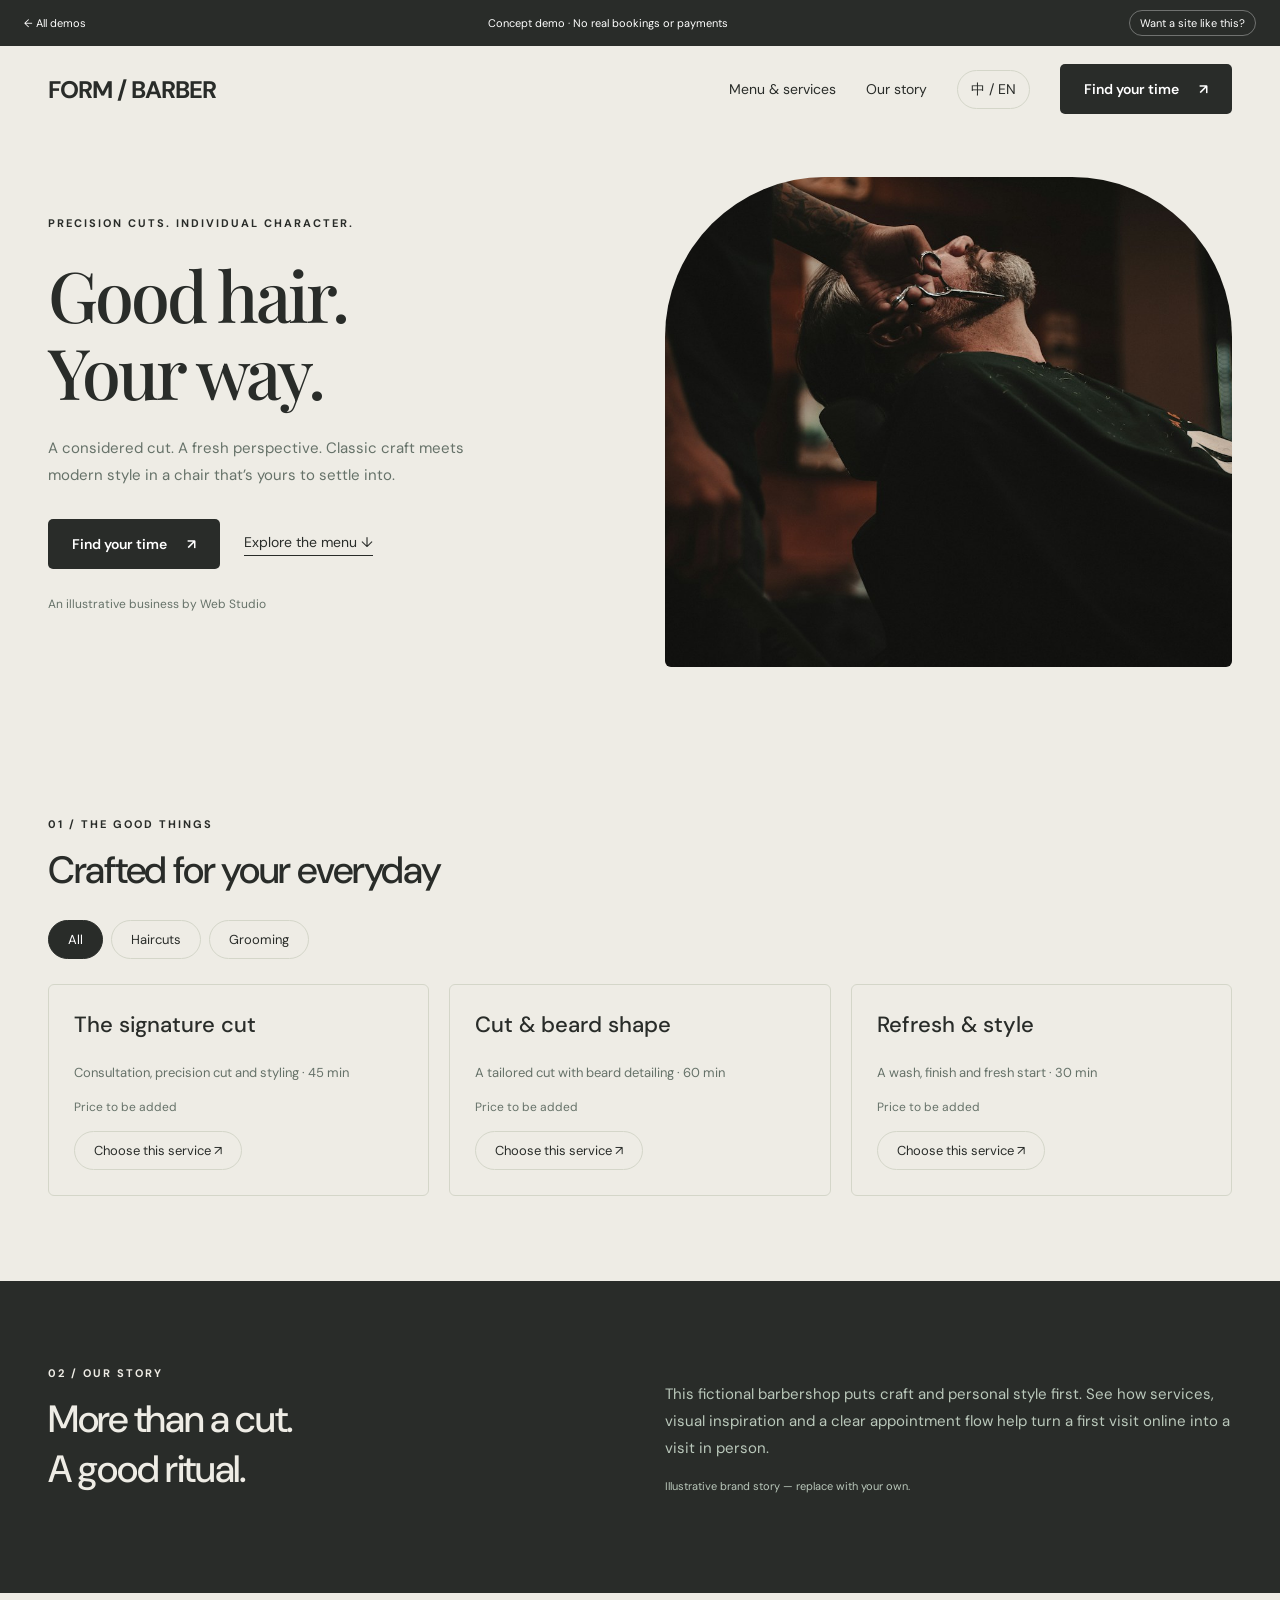
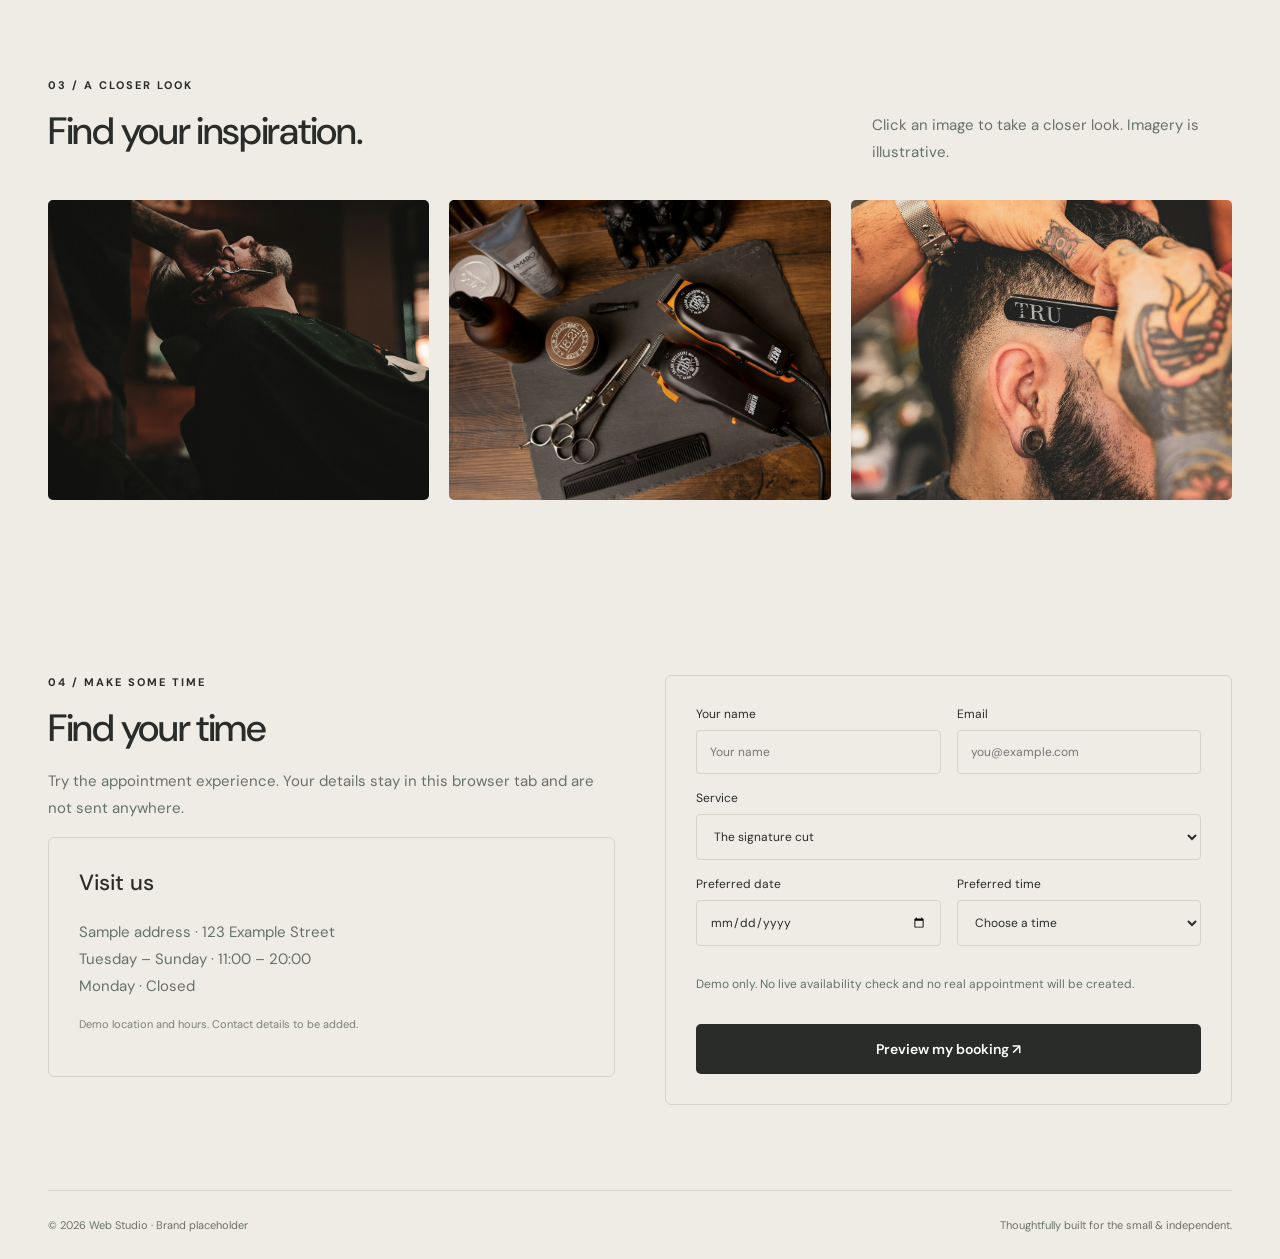
==== barber.html @ 6beab964 "Build bilingual web studio showcase and business demos" ====
<!doctype html><html lang="en"><head><meta charset="utf-8"><meta name="viewport" content="width=device-width,initial-scale=1"><meta name="description" content="Independent web studio creating distinctive bilingual websites for restaurants, nail salons and barbershops. Explore interactive business website demos."><meta name="theme-color" content="#172c25"><title>Web Studio — Websites for local businesses</title><link rel="stylesheet" href="assets/style.css"><script defer src="assets/app.js"></script></head><body data-page="barber"><div id="app"></div><dialog id="modal"></dialog></body></html>
---- assets/style.css ----
@import url('https://fonts.googleapis.com/css2?family=DM+Sans:wght@400;500;600;700&family=Playfair+Display:wght@500;600&display=swap');
:root{--ink:#172c25;--paper:#f5f5ed;--accent:#d7ef9d;--line:#d9dfd5}*{box-sizing:border-box}html{scroll-behavior:smooth;scroll-padding-top:85px}body{margin:0;background:var(--paper);color:var(--ink);font-family:'DM Sans',Arial,'Microsoft YaHei',sans-serif}a{color:inherit;text-decoration:none}button,input,select{font:inherit}button,a,input,select{ -webkit-tap-highlight-color:transparent}button{cursor:pointer}button:focus-visible,a:focus-visible{outline:3px solid #839d4f;outline-offset:5px}header{height:86px;display:flex;align-items:center;justify-content:space-between;max-width:1320px;margin:auto;padding:0 48px;gap:20px}.logo{font-size:24px;font-weight:700;letter-spacing:-1px}.logo span{color:#789741}nav{display:flex;align-items:center;gap:30px;font-size:14px}.lang{border:1px solid var(--line);border-radius:24px;background:transparent;padding:9px 13px;color:inherit}.button{display:inline-flex;align-items:center;justify-content:center;gap:20px;border:0;padding:16px 24px;border-radius:5px;background:var(--ink);color:white;font-size:14px;font-weight:600}.button.light{background:var(--accent);color:var(--ink)}.button.outline{background:transparent;color:inherit;border:1px solid currentColor}.wrap{max-width:1320px;padding:0 48px;margin:auto}.hero{display:grid;grid-template-columns:1.05fr 1fr;align-items:center;gap:60px;padding-top:66px;padding-bottom:78px}.eyebrow{text-transform:uppercase;font-size:11px;letter-spacing:2px;font-weight:700;display:flex;align-items:center;gap:10px}.dot{height:7px;width:7px;border-radius:50%;background:#8ba556}h1{font-size:clamp(46px,5.5vw,76px);line-height:1.09;letter-spacing:-3px;font-weight:500;margin:26px 0}h1 em{font-family:'Playfair Display',Georgia,serif;font-weight:500;color:#6a8153}p{line-height:1.8;color:#667269;font-size:15px}.hero p{max-width:430px}.actions{display:flex;align-items:center;gap:24px;margin-top:30px}.text-link{font-size:14px;border-bottom:1px solid;padding-bottom:4px}.micro{font-size:12px;margin-top:25px}.hero-art{height:465px;background:#e4e9dd;border-radius:10px;position:relative;padding:33px 28px 25px;transform:rotate(2deg)}.browser{background:#fdfaf2;box-shadow:0 20px 40px #172c2520;border-radius:7px;overflow:hidden;height:100%;transform:rotate(-4deg)}.browserbar{height:30px;border-bottom:1px solid #deded5;display:flex;gap:4px;align-items:center;padding:0 12px}.browserbar i{width:5px;height:5px;background:#c2c8ba;border-radius:50%}.browserbar small{font-size:8px;color:#84907e;margin:auto}.mock{padding:23px}.mock-top{font-size:12px;font-weight:bold;display:flex;justify-content:space-between}.mock-top small{font-size:7px;font-weight:400}.mock h2{font-family:Georgia,serif;font-size:35px;line-height:1.1;margin:25px 0 15px;max-width:240px;font-weight:400}.mock img{width:100%;height:150px;object-fit:cover}.mock-row{display:flex;justify-content:space-between;font-size:8px;margin-top:12px}.floating{position:absolute;right:-12px;bottom:37px;background:var(--ink);color:white;padding:17px 22px;border-radius:7px;transform:rotate(-2deg);box-shadow:0 12px 30px #172c2522;font-size:13px}.floating small{display:block;color:#c5d4c4;font-size:10px;margin-top:5px}.ticker{border-top:1px solid var(--line);border-bottom:1px solid var(--line);padding:22px 0;display:flex;justify-content:space-between;gap:15px;font-size:11px;letter-spacing:1px}.ticker span::before{content:'✳';margin-right:13px;color:#799148}.section{padding-top:85px;padding-bottom:85px}.section-title{display:flex;align-items:end;justify-content:space-between;gap:30px;margin-bottom:30px}h2{font-size:38px;letter-spacing:-1.3px;font-weight:500;margin:14px 0}h3{font-size:22px;font-weight:500}.section-title p{max-width:360px;margin-bottom:4px}.filters{display:flex;gap:8px;flex-wrap:wrap;margin:25px 0}.chip{border:1px solid var(--line);border-radius:30px;padding:10px 19px;background:transparent;color:var(--ink);font-size:13px}.chip.active{background:var(--ink);color:white;border-color:var(--ink)}.cards{display:grid;grid-template-columns:repeat(3,1fr);gap:25px}.card[hidden]{display:none}.card-image{position:relative;overflow:hidden;border-radius:7px;height:290px;background:#e3e7dd}.card-image img{height:100%;width:100%;object-fit:cover;transition:transform .5s}.card:hover img{transform:scale(1.05)}.card-image:after{content:'';position:absolute;inset:0;background:linear-gradient(transparent,#0007)}.card-brand{position:absolute;bottom:25px;left:25px;color:#fff;z-index:1;font:32px Georgia,serif}.tag{position:absolute;top:15px;left:15px;font-size:10px;background:#fffE;border-radius:20px;padding:7px 10px;z-index:1}.card-meta{display:flex;align-items:center;justify-content:space-between;padding-top:17px}.card-meta h3{margin:0;font-size:18px}.card-meta span{font-size:23px}.card p{font-size:12px;margin:6px 0}.dark-section{background:var(--ink);color:var(--paper)}.dark-section p{color:#bac8bb}.features{display:grid;grid-template-columns:repeat(3,1fr);gap:50px;margin-top:40px}.features article{border-top:1px solid #ffffff36;padding-top:22px}.features b{font-size:12px;color:var(--accent);font-weight:400}.features h3{margin:20px 0 10px}.features p{font-size:14px}.process{display:grid;grid-template-columns:1fr 1.3fr;gap:80px}.steps article{padding:18px 0;border-top:1px solid var(--line);display:grid;grid-template-columns:35px 1fr;gap:15px}.steps h3{margin:0;font-size:18px}.steps p{margin:8px 0;font-size:13px}.steps b{font-size:12px;color:#7f9460}.contact{background:#e4eacb;border-radius:8px;padding:50px;display:flex;justify-content:space-between;align-items:center;gap:30px;margin-bottom:65px}.contact p{margin-bottom:0}.placeholder{border:1px dashed #8a9673;padding:13px 18px;border-radius:4px;font-size:12px}footer{border-top:1px solid var(--line);padding:27px 0;display:flex;justify-content:space-between;font-size:11px;color:#687367}.demo-strip{background:var(--ink);color:#fff;padding:10px 24px;display:flex;justify-content:space-between;align-items:center;font-size:11px}.demo-strip button{color:#fff;background:transparent;border:1px solid #fff5;border-radius:20px;padding:5px 10px}.demo-hero{min-height:560px;display:grid;grid-template-columns:1fr 1fr;align-items:center;gap:50px;padding-top:45px;padding-bottom:65px}.demo-hero img{width:100%;height:490px;object-fit:cover;border-radius:160px 160px 6px 6px}.demo-hero h1{font-family:'Playfair Display',Georgia,serif;font-size:70px}.demo-hero p{max-width:420px}.demo-nails{--paper:#f9f1ed;--ink:#513932;--accent:#ecd2c4;--line:#e4d6cf}.demo-barber{--paper:#eeece5;--ink:#292c29;--accent:#c3ce96;--line:#d4d6c9}.demo-restaurant{--paper:#f8f2e7;--ink:#263d32;--accent:#dcdea8;--line:#dfdfcf}.menu-grid{display:grid;grid-template-columns:repeat(3,1fr);gap:20px}.menu-item{padding:25px;border:1px solid var(--line);border-radius:6px}.menu-item h3{margin-top:0}.menu-item p{font-size:13px}.menu-item .price{font-size:12px}.gallery{display:grid;grid-template-columns:repeat(3,1fr);gap:20px}.gallery button{border:0;background:transparent;padding:0}.gallery img{width:100%;height:300px;object-fit:cover;border-radius:5px}.info-grid{display:grid;grid-template-columns:1fr 1fr;gap:50px}.info-panel{border:1px solid var(--line);padding:30px;border-radius:6px}.info-panel h3{margin-top:0}.booking{display:grid;grid-template-columns:1fr 1fr;gap:16px}.booking label{display:flex;flex-direction:column;gap:8px;font-size:12px}.booking input,.booking select{padding:13px;border:1px solid var(--line);border-radius:4px;background:var(--paper);color:var(--ink);width:100%}.booking .full{grid-column:1/-1}.success{padding:20px;border:1px solid var(--line);line-height:1.8}.notice{font-size:11px;color:#7a8176}dialog{border:0;border-radius:10px;padding:35px;max-width:680px;width:90%;background:var(--paper);color:var(--ink)}dialog::backdrop{background:#12251ed0}dialog img{width:100%;max-height:65vh;object-fit:contain}.close{float:right;background:transparent;border:0;font-size:22px;color:inherit}.booking-note{font-size:12px}.mobile-only{display:none}@media(min-width:1500px){.hero{padding-top:85px;padding-bottom:95px}}@media(max-width:850px){header{padding:0 24px;height:75px}nav{gap:16px}nav .nav-link{display:none}.wrap{padding-left:24px;padding-right:24px}.hero{gap:25px;padding-top:35px;grid-template-columns:1fr 1fr}h1{font-size:47px}.hero-art{height:385px;padding:24px 15px}.mock h2{font-size:28px}.floating{right:0}.cards{gap:15px}.card-image{height:230px}.section{padding-top:60px;padding-bottom:60px}.process{gap:35px}.demo-hero h1{font-size:52px}.demo-hero img{height:410px}.gallery img{height:230px}.ticker{font-size:9px}.features{gap:25px}}@media(max-width:600px){.logo{font-size:21px}nav .button{display:none}.hero,.demo-hero{grid-template-columns:1fr;gap:35px;padding-bottom:45px}h1{font-size:53px}.hero-art{margin:10px 12px;height:400px}.hero .micro{margin-top:20px}.ticker{display:grid;grid-template-columns:1fr 1fr;gap:18px}.section-title{display:block}.section-title p{max-width:none}h2{font-size:31px}.cards,.features,.process,.menu-grid,.info-grid{grid-template-columns:1fr}.cards{gap:30px}.card-image{height:320px}.features{gap:25px}.process{gap:20px}.contact{padding:30px;display:block}.contact .placeholder{margin-top:25px}.gallery{grid-template-columns:1fr 1fr;gap:10px}.gallery img{height:210px}.gallery button:last-child{grid-column:1/-1}.gallery button:last-child img{height:260px}.demo-hero h1{font-size:57px}.demo-hero img{height:380px}.booking{grid-template-columns:1fr}.booking label{grid-column:1/-1}footer{gap:20px;font-size:10px}.actions{gap:20px}.demo-strip{padding:10px 16px;gap:12px;font-size:10px}.demo-strip span{max-width:65%}}
[hidden]{display:none!important}
@media(prefers-reduced-motion:reduce){html{scroll-behavior:auto}*{transition:none!important}}
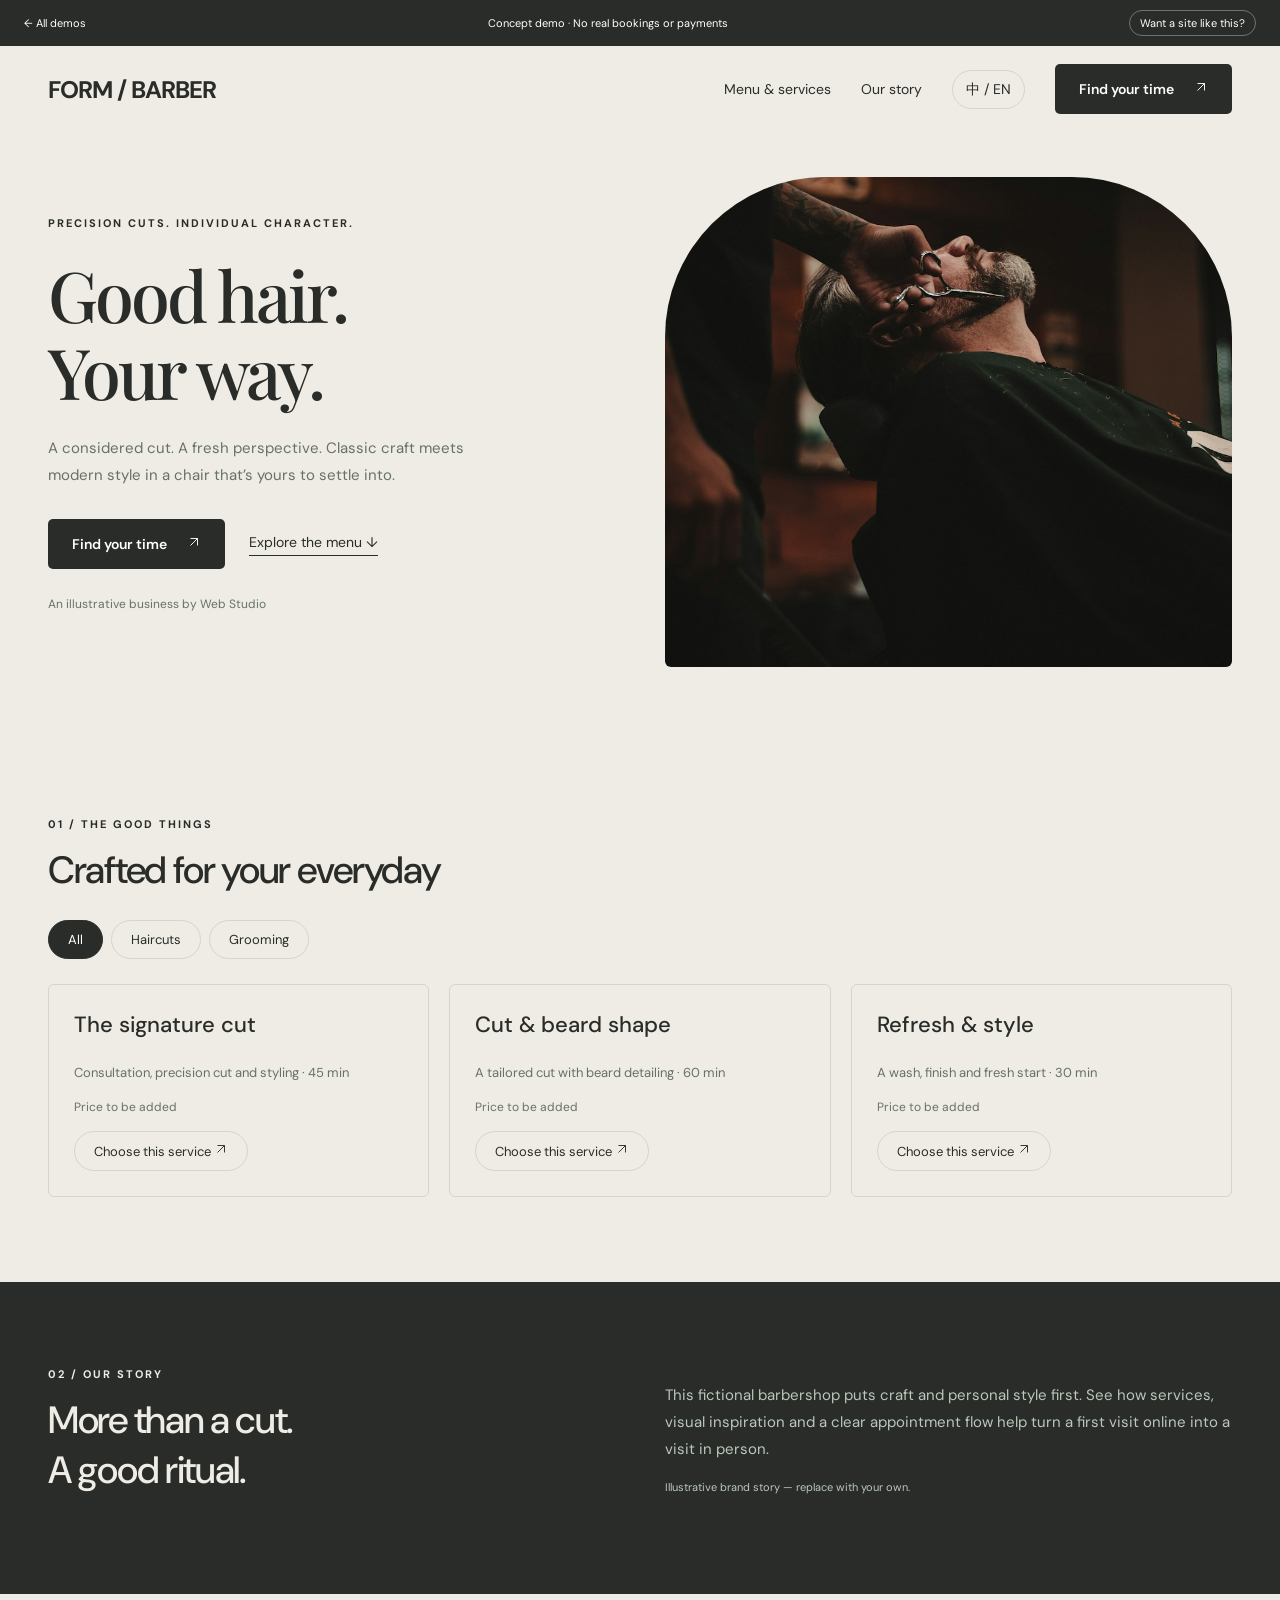
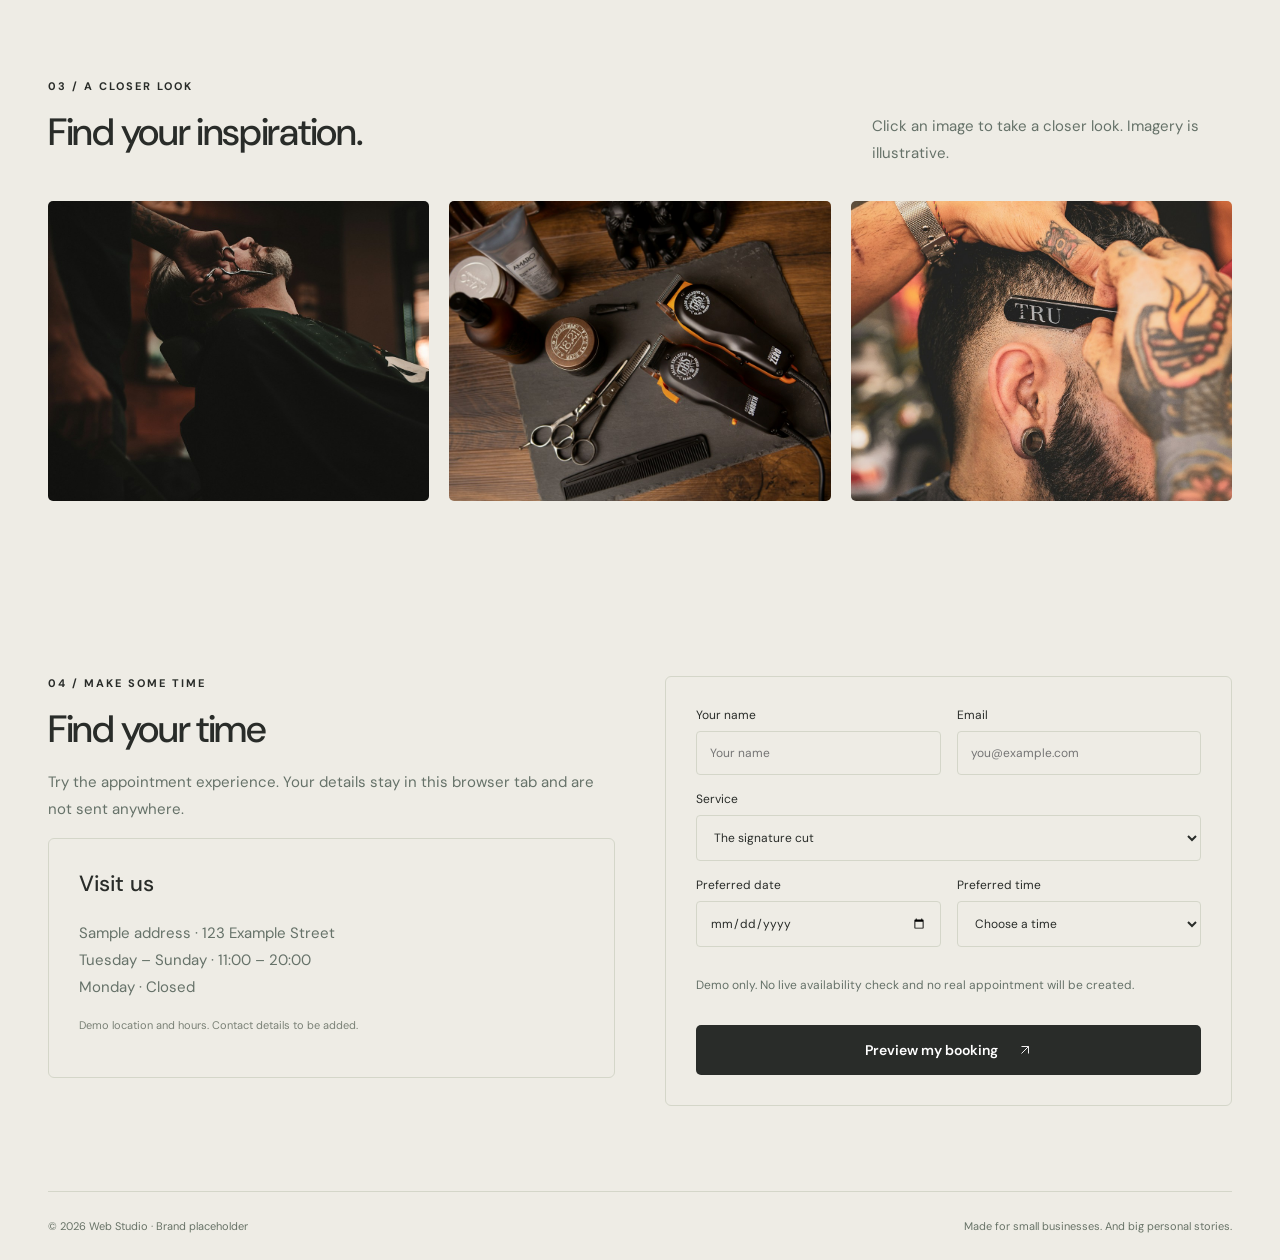
==== commit 14ceef5c: "Add personal blog, birthday and portfolio demos with bilingual showcase filters" ====
--- a/barber.html
+++ b/barber.html
@@ -1 +1 @@
-<!doctype html><html lang="en"><head><meta charset="utf-8"><meta name="viewport" content="width=device-width,initial-scale=1"><meta name="description" content="Independent web studio creating distinctive bilingual websites for restaurants, nail salons and barbershops. Explore interactive business website demos."><meta name="theme-color" content="#172c25"><title>Web Studio — Websites for local businesses</title><link rel="stylesheet" href="assets/style.css"><script defer src="assets/app.js"></script></head><body data-page="barber"><div id="app"></div><dialog id="modal"></dialog></body></html>+<!doctype html><html lang="en"><head><meta charset="utf-8"><meta name="viewport" content="width=device-width,initial-scale=1"><meta name="description" content="Independent web studio creating distinctive bilingual websites for small businesses and individuals. Explore business websites, blogs, portfolios and birthday surprises."><meta name="theme-color" content="#172c25"><title>Web Studio — Websites for local businesses</title><link rel="stylesheet" href="assets/style.css"><script defer src="assets/personal.js"></script><script defer src="assets/app.js"></script></head><body data-page="barber"><div id="app"></div><dialog id="modal"></dialog></body></html>
--- a/assets/style.css
+++ b/assets/style.css
@@ -2,3 +2,5 @@
 :root{--ink:#172c25;--paper:#f5f5ed;--accent:#d7ef9d;--line:#d9dfd5}*{box-sizing:border-box}html{scroll-behavior:smooth;scroll-padding-top:85px}body{margin:0;background:var(--paper);color:var(--ink);font-family:'DM Sans',Arial,'Microsoft YaHei',sans-serif}a{color:inherit;text-decoration:none}button,input,select{font:inherit}button,a,input,select{ -webkit-tap-highlight-color:transparent}button{cursor:pointer}button:focus-visible,a:focus-visible{outline:3px solid #839d4f;outline-offset:5px}header{height:86px;display:flex;align-items:center;justify-content:space-between;max-width:1320px;margin:auto;padding:0 48px;gap:20px}.logo{font-size:24px;font-weight:700;letter-spacing:-1px}.logo span{color:#789741}nav{display:flex;align-items:center;gap:30px;font-size:14px}.lang{border:1px solid var(--line);border-radius:24px;background:transparent;padding:9px 13px;color:inherit}.button{display:inline-flex;align-items:center;justify-content:center;gap:20px;border:0;padding:16px 24px;border-radius:5px;background:var(--ink);color:white;font-size:14px;font-weight:600}.button.light{background:var(--accent);color:var(--ink)}.button.outline{background:transparent;color:inherit;border:1px solid currentColor}.wrap{max-width:1320px;padding:0 48px;margin:auto}.hero{display:grid;grid-template-columns:1.05fr 1fr;align-items:center;gap:60px;padding-top:66px;padding-bottom:78px}.eyebrow{text-transform:uppercase;font-size:11px;letter-spacing:2px;font-weight:700;display:flex;align-items:center;gap:10px}.dot{height:7px;width:7px;border-radius:50%;background:#8ba556}h1{font-size:clamp(46px,5.5vw,76px);line-height:1.09;letter-spacing:-3px;font-weight:500;margin:26px 0}h1 em{font-family:'Playfair Display',Georgia,serif;font-weight:500;color:#6a8153}p{line-height:1.8;color:#667269;font-size:15px}.hero p{max-width:430px}.actions{display:flex;align-items:center;gap:24px;margin-top:30px}.text-link{font-size:14px;border-bottom:1px solid;padding-bottom:4px}.micro{font-size:12px;margin-top:25px}.hero-art{height:465px;background:#e4e9dd;border-radius:10px;position:relative;padding:33px 28px 25px;transform:rotate(2deg)}.browser{background:#fdfaf2;box-shadow:0 20px 40px #172c2520;border-radius:7px;overflow:hidden;height:100%;transform:rotate(-4deg)}.browserbar{height:30px;border-bottom:1px solid #deded5;display:flex;gap:4px;align-items:center;padding:0 12px}.browserbar i{width:5px;height:5px;background:#c2c8ba;border-radius:50%}.browserbar small{font-size:8px;color:#84907e;margin:auto}.mock{padding:23px}.mock-top{font-size:12px;font-weight:bold;display:flex;justify-content:space-between}.mock-top small{font-size:7px;font-weight:400}.mock h2{font-family:Georgia,serif;font-size:35px;line-height:1.1;margin:25px 0 15px;max-width:240px;font-weight:400}.mock img{width:100%;height:150px;object-fit:cover}.mock-row{display:flex;justify-content:space-between;font-size:8px;margin-top:12px}.floating{position:absolute;right:-12px;bottom:37px;background:var(--ink);color:white;padding:17px 22px;border-radius:7px;transform:rotate(-2deg);box-shadow:0 12px 30px #172c2522;font-size:13px}.floating small{display:block;color:#c5d4c4;font-size:10px;margin-top:5px}.ticker{border-top:1px solid var(--line);border-bottom:1px solid var(--line);padding:22px 0;display:flex;justify-content:space-between;gap:15px;font-size:11px;letter-spacing:1px}.ticker span::before{content:'✳';margin-right:13px;color:#799148}.section{padding-top:85px;padding-bottom:85px}.section-title{display:flex;align-items:end;justify-content:space-between;gap:30px;margin-bottom:30px}h2{font-size:38px;letter-spacing:-1.3px;font-weight:500;margin:14px 0}h3{font-size:22px;font-weight:500}.section-title p{max-width:360px;margin-bottom:4px}.filters{display:flex;gap:8px;flex-wrap:wrap;margin:25px 0}.chip{border:1px solid var(--line);border-radius:30px;padding:10px 19px;background:transparent;color:var(--ink);font-size:13px}.chip.active{background:var(--ink);color:white;border-color:var(--ink)}.cards{display:grid;grid-template-columns:repeat(3,1fr);gap:25px}.card[hidden]{display:none}.card-image{position:relative;overflow:hidden;border-radius:7px;height:290px;background:#e3e7dd}.card-image img{height:100%;width:100%;object-fit:cover;transition:transform .5s}.card:hover img{transform:scale(1.05)}.card-image:after{content:'';position:absolute;inset:0;background:linear-gradient(transparent,#0007)}.card-brand{position:absolute;bottom:25px;left:25px;color:#fff;z-index:1;font:32px Georgia,serif}.tag{position:absolute;top:15px;left:15px;font-size:10px;background:#fffE;border-radius:20px;padding:7px 10px;z-index:1}.card-meta{display:flex;align-items:center;justify-content:space-between;padding-top:17px}.card-meta h3{margin:0;font-size:18px}.card-meta span{font-size:23px}.card p{font-size:12px;margin:6px 0}.dark-section{background:var(--ink);color:var(--paper)}.dark-section p{color:#bac8bb}.features{display:grid;grid-template-columns:repeat(3,1fr);gap:50px;margin-top:40px}.features article{border-top:1px solid #ffffff36;padding-top:22px}.features b{font-size:12px;color:var(--accent);font-weight:400}.features h3{margin:20px 0 10px}.features p{font-size:14px}.process{display:grid;grid-template-columns:1fr 1.3fr;gap:80px}.steps article{padding:18px 0;border-top:1px solid var(--line);display:grid;grid-template-columns:35px 1fr;gap:15px}.steps h3{margin:0;font-size:18px}.steps p{margin:8px 0;font-size:13px}.steps b{font-size:12px;color:#7f9460}.contact{background:#e4eacb;border-radius:8px;padding:50px;display:flex;justify-content:space-between;align-items:center;gap:30px;margin-bottom:65px}.contact p{margin-bottom:0}.placeholder{border:1px dashed #8a9673;padding:13px 18px;border-radius:4px;font-size:12px}footer{border-top:1px solid var(--line);padding:27px 0;display:flex;justify-content:space-between;font-size:11px;color:#687367}.demo-strip{background:var(--ink);color:#fff;padding:10px 24px;display:flex;justify-content:space-between;align-items:center;font-size:11px}.demo-strip button{color:#fff;background:transparent;border:1px solid #fff5;border-radius:20px;padding:5px 10px}.demo-hero{min-height:560px;display:grid;grid-template-columns:1fr 1fr;align-items:center;gap:50px;padding-top:45px;padding-bottom:65px}.demo-hero img{width:100%;height:490px;object-fit:cover;border-radius:160px 160px 6px 6px}.demo-hero h1{font-family:'Playfair Display',Georgia,serif;font-size:70px}.demo-hero p{max-width:420px}.demo-nails{--paper:#f9f1ed;--ink:#513932;--accent:#ecd2c4;--line:#e4d6cf}.demo-barber{--paper:#eeece5;--ink:#292c29;--accent:#c3ce96;--line:#d4d6c9}.demo-restaurant{--paper:#f8f2e7;--ink:#263d32;--accent:#dcdea8;--line:#dfdfcf}.menu-grid{display:grid;grid-template-columns:repeat(3,1fr);gap:20px}.menu-item{padding:25px;border:1px solid var(--line);border-radius:6px}.menu-item h3{margin-top:0}.menu-item p{font-size:13px}.menu-item .price{font-size:12px}.gallery{display:grid;grid-template-columns:repeat(3,1fr);gap:20px}.gallery button{border:0;background:transparent;padding:0}.gallery img{width:100%;height:300px;object-fit:cover;border-radius:5px}.info-grid{display:grid;grid-template-columns:1fr 1fr;gap:50px}.info-panel{border:1px solid var(--line);padding:30px;border-radius:6px}.info-panel h3{margin-top:0}.booking{display:grid;grid-template-columns:1fr 1fr;gap:16px}.booking label{display:flex;flex-direction:column;gap:8px;font-size:12px}.booking input,.booking select{padding:13px;border:1px solid var(--line);border-radius:4px;background:var(--paper);color:var(--ink);width:100%}.booking .full{grid-column:1/-1}.success{padding:20px;border:1px solid var(--line);line-height:1.8}.notice{font-size:11px;color:#7a8176}dialog{border:0;border-radius:10px;padding:35px;max-width:680px;width:90%;background:var(--paper);color:var(--ink)}dialog::backdrop{background:#12251ed0}dialog img{width:100%;max-height:65vh;object-fit:contain}.close{float:right;background:transparent;border:0;font-size:22px;color:inherit}.booking-note{font-size:12px}.mobile-only{display:none}@media(min-width:1500px){.hero{padding-top:85px;padding-bottom:95px}}@media(max-width:850px){header{padding:0 24px;height:75px}nav{gap:16px}nav .nav-link{display:none}.wrap{padding-left:24px;padding-right:24px}.hero{gap:25px;padding-top:35px;grid-template-columns:1fr 1fr}h1{font-size:47px}.hero-art{height:385px;padding:24px 15px}.mock h2{font-size:28px}.floating{right:0}.cards{gap:15px}.card-image{height:230px}.section{padding-top:60px;padding-bottom:60px}.process{gap:35px}.demo-hero h1{font-size:52px}.demo-hero img{height:410px}.gallery img{height:230px}.ticker{font-size:9px}.features{gap:25px}}@media(max-width:600px){.logo{font-size:21px}nav .button{display:none}.hero,.demo-hero{grid-template-columns:1fr;gap:35px;padding-bottom:45px}h1{font-size:53px}.hero-art{margin:10px 12px;height:400px}.hero .micro{margin-top:20px}.ticker{display:grid;grid-template-columns:1fr 1fr;gap:18px}.section-title{display:block}.section-title p{max-width:none}h2{font-size:31px}.cards,.features,.process,.menu-grid,.info-grid{grid-template-columns:1fr}.cards{gap:30px}.card-image{height:320px}.features{gap:25px}.process{gap:20px}.contact{padding:30px;display:block}.contact .placeholder{margin-top:25px}.gallery{grid-template-columns:1fr 1fr;gap:10px}.gallery img{height:210px}.gallery button:last-child{grid-column:1/-1}.gallery button:last-child img{height:260px}.demo-hero h1{font-size:57px}.demo-hero img{height:380px}.booking{grid-template-columns:1fr}.booking label{grid-column:1/-1}footer{gap:20px;font-size:10px}.actions{gap:20px}.demo-strip{padding:10px 16px;gap:12px;font-size:10px}.demo-strip span{max-width:65%}}
 [hidden]{display:none!important}
 @media(prefers-reduced-motion:reduce){html{scroll-behavior:auto}*{transition:none!important}}
+.personal-blog{--paper:#f7f3e9;--ink:#3b4539;--accent:#d9dfc6}.personal-birthday{--paper:#fcf0ea;--ink:#713e43;--accent:#ead3bd;--line:#e5ccc6}.personal-portfolio{--paper:#f2f0e9;--ink:#272a29;--accent:#d5ff57}.personal-page h1{font-family:'Playfair Display',Georgia,serif}.journal-hero{text-align:center;padding-top:45px}.journal-hero .eyebrow{justify-content:center}.journal-hero h1{font-size:75px;margin:25px auto}.journal-cover{position:relative;margin-top:35px}.journal-cover img{width:100%;height:355px;object-fit:cover;border-radius:5px}.journal-cover span{position:absolute;left:25px;bottom:25px;color:white;letter-spacing:3px;font-size:11px}.journal-notes{display:grid;grid-template-columns:repeat(3,1fr);gap:30px}.note-card{padding:26px 0;text-align:left;border:0;border-top:1px solid var(--line);background:none;color:inherit}.note-card small{letter-spacing:2px;font-size:10px}.note-card h3{font-family:Georgia,serif;font-size:26px}.note-card p{font-size:14px}.note-card span{font-size:12px}.birthday-hero{text-align:center;position:relative;padding-top:60px;padding-bottom:40px;overflow:hidden}.birthday-hero .eyebrow{justify-content:center}.birthday-hero h1{font-size:100px;margin:24px 0}.birthday-hero h1 em{color:#b87668}.birthday-hero .button{margin-top:20px}.birthday-star{position:absolute;right:12%;top:95px;font-size:110px;color:#c89c56;transform:rotate(15deg)}.birthday-ribbon{margin-top:70px;border-top:1px solid var(--line);border-bottom:1px solid var(--line);padding:18px;font-size:10px;letter-spacing:4px}.memory-grid{display:grid;grid-template-columns:1fr 1fr 1fr;gap:30px;margin-top:30px}.memory-grid figure{margin:0;background:#fff9f1;padding:14px;transform:rotate(-3deg);box-shadow:0 12px 25px #713e4312}.memory-grid figure:nth-child(2){transform:rotate(3deg)}.memory-grid img{width:100%;height:285px;object-fit:cover}.memory-grid figcaption{padding:20px 5px 10px;font-family:Georgia,serif;font-size:18px}.wish-card{padding:35px 20px}.wish-card>span{font-size:45px;color:#b68e47}.wish-card h3{font-family:Georgia,serif;font-size:29px;line-height:1.5}.wish-card p{font-size:12px}.personal-cta{margin-top:30px;margin-bottom:70px;padding-top:35px;padding-bottom:35px;border-top:1px solid var(--line);display:flex;align-items:center;justify-content:space-between;gap:25px}.personal-cta h2{font-family:Georgia,serif}.portfolio-hero{display:grid;grid-template-columns:1fr 1fr;gap:60px;align-items:center;padding-top:65px;padding-bottom:65px}.portfolio-hero h1{font-family:'DM Sans',Arial,sans-serif;font-size:66px}.portfolio-hero h1 em{font-family:Georgia,serif;color:#69783b}.portfolio-hero p{max-width:430px}.portfolio-hero .button{margin-top:20px}.portfolio-art{height:460px;background:#d6fd58;position:relative;overflow:hidden;padding:35px}.portfolio-art>span{position:absolute;bottom:55px;left:30px;font-size:57px;line-height:.95;font-weight:700;letter-spacing:-4px}.portfolio-art small{position:absolute;bottom:20px;font-size:9px;letter-spacing:2px}.orb{height:320px;width:320px;border-radius:50%;background:radial-gradient(circle at 30% 25%,#fafce7,#9ba986 35%,#243a2d 70%);position:absolute;right:-50px;top:-40px;box-shadow:0 30px 50px #132a2e44}.project-grid{display:grid;grid-template-columns:1fr 1fr;gap:30px}.project{text-align:left;border:0;padding:0;background:none;color:inherit}.project-art{height:300px;display:flex;align-items:center;justify-content:center;position:relative}.project-art>span{font:50px Georgia,serif}.project-art small{position:absolute;bottom:20px;left:20px;font-size:9px;letter-spacing:2px}.morrow{background:#e5dbcb;color:#6b4e35}.editorial{background:#c5d1e2;color:#263c56}.editorial>span{font-style:italic;max-width:240px;text-align:center}.surprise{text-align:center;padding:30px 0}.surprise .eyebrow{justify-content:center}.surprise h2{font:60px Georgia,serif;color:#a05760}.surprise-sparkles{font-size:40px;color:#ba904b;animation:sparkle 1.8s ease-in-out infinite alternate}.surprise small{font-size:11px;color:#777}.surprise p{max-width:430px;margin:25px auto}@keyframes sparkle{to{transform:scale(1.15);opacity:.65}}@media(max-width:850px){.birthday-star{right:3%;font-size:70px}.portfolio-hero{gap:25px}.portfolio-hero h1{font-size:50px}.portfolio-art{height:380px}.portfolio-art>span{font-size:43px}.journal-notes{gap:20px}.memory-grid{gap:15px}.memory-grid img{height:220px}}@media(max-width:600px){.journal-hero h1{font-size:56px}.journal-cover img{height:280px}.journal-notes,.portfolio-hero,.project-grid,.memory-grid{grid-template-columns:1fr}.birthday-hero{padding-top:40px}.birthday-hero h1{font-size:68px}.birthday-hero .eyebrow{font-size:9px;letter-spacing:1px}.birthday-star{font-size:43px;top:125px;right:18px}.birthday-ribbon{font-size:8px;letter-spacing:2px}.memory-grid{gap:30px}.memory-grid img{height:300px}.memory-grid figure{margin:0 12px}.wish-card{padding:10px 0}.personal-cta{display:block}.personal-cta .button{margin-top:20px}.portfolio-hero h1{font-size:53px}.portfolio-art{height:380px}.portfolio-art>span{font-size:60px}.personal-page header .logo{font-size:18px;letter-spacing:-.5px}.personal-page .demo-strip{font-size:9px}.surprise h2{font-size:45px}}
+@media(prefers-reduced-motion:reduce){.surprise-sparkles{animation:none}}
